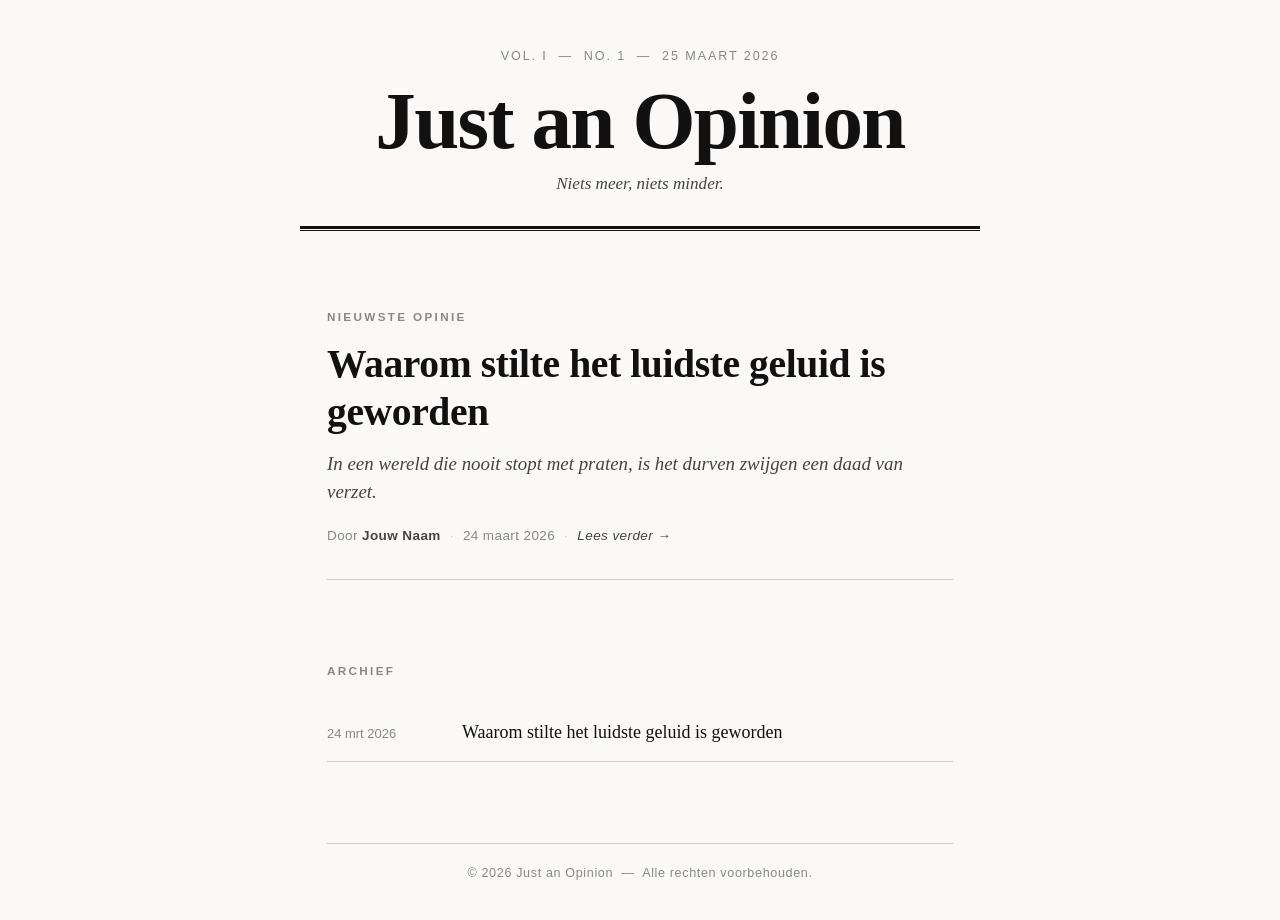
==== index.html @ 45eb6edd "eerste versie" ====
<!DOCTYPE html>
<html lang="nl">
<head>
  <meta charset="UTF-8" />
  <meta name="viewport" content="width=device-width, initial-scale=1.0" />
  <title>Just an Opinion</title>
  <link rel="stylesheet" href="style.css" />
</head>
<body>

  <header class="masthead">
    <div class="masthead-inner">
      <p class="edition">Vol. I &nbsp;&mdash;&nbsp; No. 1 &nbsp;&mdash;&nbsp; 25 maart 2026</p>
      <h1 class="site-title">Just an Opinion</h1>
      <p class="tagline">Niets meer, niets minder.</p>
    </div>
    <div class="masthead-rule"></div>
  </header>

  <main class="container">

    <!-- Uitgelicht artikel (meest recent) -->
    <section class="featured">
      <a href="articles/stilte.html" class="featured-link">
        <p class="label">Nieuwste opinie</p>
        <h2 class="featured-title">Waarom stilte het luidste geluid is geworden</h2>
        <p class="featured-excerpt">
          In een wereld die nooit stopt met praten, is het durven zwijgen een daad van verzet.
        </p>
        <div class="article-meta">
          <span class="author">Door <strong>Jouw Naam</strong></span>
          <span class="dot">&middot;</span>
          <span class="date">24 maart 2026</span>
          <span class="dot">&middot;</span>
          <span class="read-more">Lees verder &rarr;</span>
        </div>
      </a>
      <hr class="section-rule" />
    </section>

    <!-- Archief (voeg hier nieuwe artikelen toe) -->
    <section class="archive">
      <h3 class="archive-title">Archief</h3>
      <ul class="article-list">

        <li class="article-item">
          <a href="articles/stilte.html" class="article-item-link">
            <span class="item-date">24 mrt 2026</span>
            <span class="item-title">Waarom stilte het luidste geluid is geworden</span>
          </a>
        </li>

        <!-- Kopieer het blok hierboven om een nieuw artikel toe te voegen -->

      </ul>
    </section>

  </main>

  <footer class="site-footer">
    <div class="container">
      <hr />
      <p>&copy; 2026 Just an Opinion &nbsp;&mdash;&nbsp; Alle rechten voorbehouden.</p>
    </div>
  </footer>

</body>
</html>
---- style.css ----
/* ─── Reset & Base ─────────────────────────────────────── */
*, *::before, *::after {
  box-sizing: border-box;
  margin: 0;
  padding: 0;
}

:root {
  --ink:      #111111;
  --soft:     #444444;
  --muted:    #888888;
  --rule:     #cccccc;
  --bg:       #faf9f7;
  --serif:    'Georgia', 'Times New Roman', serif;
  --sans:     'Helvetica Neue', Arial, sans-serif;
}

html {
  font-size: 18px;
  background: var(--bg);
  color: var(--ink);
}

body {
  font-family: var(--serif);
  line-height: 1.75;
  -webkit-font-smoothing: antialiased;
}

/* ─── Layout ────────────────────────────────────────────── */
.container {
  max-width: 680px;
  margin: 0 auto;
  padding: 0 1.5rem;
}

/* ─── Masthead ──────────────────────────────────────────── */
.masthead {
  text-align: center;
  padding: 2.5rem 1.5rem 0;
}

.masthead-inner {
  max-width: 680px;
  margin: 0 auto;
}

.edition {
  font-family: var(--sans);
  font-size: 0.7rem;
  letter-spacing: 0.15em;
  text-transform: uppercase;
  color: var(--muted);
  margin-bottom: 0.75rem;
}

.site-title {
  font-family: var(--serif);
  font-size: clamp(2.4rem, 8vw, 4.5rem);
  font-weight: 700;
  letter-spacing: -0.02em;
  line-height: 1;
  color: var(--ink);
  margin-bottom: 0.4rem;
}

.tagline {
  font-family: var(--serif);
  font-style: italic;
  font-size: 0.95rem;
  color: var(--soft);
  margin-bottom: 1.5rem;
}

.masthead-rule {
  border-top: 3px solid var(--ink);
  border-bottom: 1px solid var(--ink);
  height: 5px;
  max-width: 680px;
  margin: 0 auto 2.5rem;
}

/* ─── Article Header ────────────────────────────────────── */
.opinion {
  padding-bottom: 3rem;
}

.article-header {
  margin-bottom: 2rem;
}

.label {
  font-family: var(--sans);
  font-size: 0.65rem;
  font-weight: 700;
  letter-spacing: 0.2em;
  text-transform: uppercase;
  color: var(--muted);
  margin-bottom: 0.75rem;
}

.article-title {
  font-family: var(--serif);
  font-size: clamp(1.6rem, 5vw, 2.4rem);
  font-weight: 700;
  line-height: 1.2;
  letter-spacing: -0.01em;
  color: var(--ink);
  margin-bottom: 0.75rem;
}

.article-subtitle {
  font-family: var(--serif);
  font-style: italic;
  font-size: 1.1rem;
  color: var(--soft);
  line-height: 1.5;
  margin-bottom: 1rem;
}

.article-meta {
  font-family: var(--sans);
  font-size: 0.75rem;
  color: var(--muted);
  letter-spacing: 0.03em;
  display: flex;
  align-items: center;
  gap: 0.5rem;
}

.article-meta .author strong {
  color: var(--soft);
}

.dot {
  color: var(--rule);
}

.article-divider {
  border: none;
  border-top: 1px solid var(--ink);
  margin-top: 1.25rem;
}

/* ─── Article Body ──────────────────────────────────────── */
.article-body p {
  margin-bottom: 1.4rem;
  color: var(--ink);
  font-size: 1rem;
}

.article-body p.dropcap::first-letter {
  font-size: 3.8rem;
  font-weight: 700;
  line-height: 0.8;
  float: left;
  margin-right: 0.1em;
  margin-top: 0.08em;
  font-family: var(--serif);
  color: var(--ink);
}

.article-body blockquote {
  border-left: 3px solid var(--ink);
  margin: 2rem 0;
  padding: 0.25rem 0 0.25rem 1.5rem;
  font-style: italic;
  font-size: 1.15rem;
  color: var(--soft);
  line-height: 1.6;
}

.article-body em {
  font-style: italic;
}

/* ─── Footer ────────────────────────────────────────────── */
.site-footer {
  padding: 1.5rem 0 2rem;
  font-family: var(--sans);
  font-size: 0.7rem;
  color: var(--muted);
  text-align: center;
  letter-spacing: 0.05em;
}

.site-footer hr {
  border: none;
  border-top: 1px solid var(--rule);
  margin-bottom: 1rem;
  max-width: 680px;
  margin-left: auto;
  margin-right: auto;
}

/* ─── Navigation ────────────────────────────────────────── */
.back-link {
  display: inline-block;
  font-family: var(--sans);
  font-size: 0.7rem;
  letter-spacing: 0.1em;
  text-transform: uppercase;
  color: var(--muted);
  text-decoration: none;
  margin-bottom: 1rem;
}

.back-link:hover {
  color: var(--ink);
}

.site-title a {
  color: inherit;
  text-decoration: none;
}

/* ─── Featured Article ──────────────────────────────────── */
.featured {
  margin-bottom: 2.5rem;
}

.featured-link {
  display: block;
  text-decoration: none;
  color: inherit;
  padding: 1.75rem 0;
}

.featured-link:hover .featured-title {
  text-decoration: underline;
  text-underline-offset: 4px;
}

.featured-title {
  font-family: var(--serif);
  font-size: clamp(1.6rem, 5vw, 2.2rem);
  font-weight: 700;
  line-height: 1.2;
  letter-spacing: -0.01em;
  color: var(--ink);
  margin: 0.5rem 0 0.75rem;
}

.featured-excerpt {
  font-family: var(--serif);
  font-style: italic;
  font-size: 1.05rem;
  color: var(--soft);
  line-height: 1.5;
  margin-bottom: 1rem;
}

.read-more {
  color: var(--soft);
  font-style: italic;
}

.section-rule {
  border: none;
  border-top: 1px solid var(--rule);
}

/* ─── Archive ────────────────────────────────────────────── */
.archive {
  padding: 2rem 0 3rem;
}

.archive-title {
  font-family: var(--sans);
  font-size: 0.65rem;
  font-weight: 700;
  letter-spacing: 0.2em;
  text-transform: uppercase;
  color: var(--muted);
  margin-bottom: 1.25rem;
}

.article-list {
  list-style: none;
}

.article-item {
  border-bottom: 1px solid var(--rule);
}

.article-item-link {
  display: flex;
  gap: 1.5rem;
  align-items: baseline;
  padding: 0.85rem 0;
  text-decoration: none;
  color: inherit;
}

.article-item-link:hover .item-title {
  text-decoration: underline;
  text-underline-offset: 3px;
}

.item-date {
  font-family: var(--sans);
  font-size: 0.72rem;
  color: var(--muted);
  white-space: nowrap;
  min-width: 6rem;
}

.item-title {
  font-family: var(--serif);
  font-size: 1rem;
  color: var(--ink);
  line-height: 1.4;
}

/* ─── Responsive ────────────────────────────────────────── */
@media (max-width: 480px) {
  html { font-size: 16px; }
  .masthead { padding-top: 1.75rem; }
  .article-item-link { flex-direction: column; gap: 0.2rem; }
  .item-date { min-width: unset; }
}
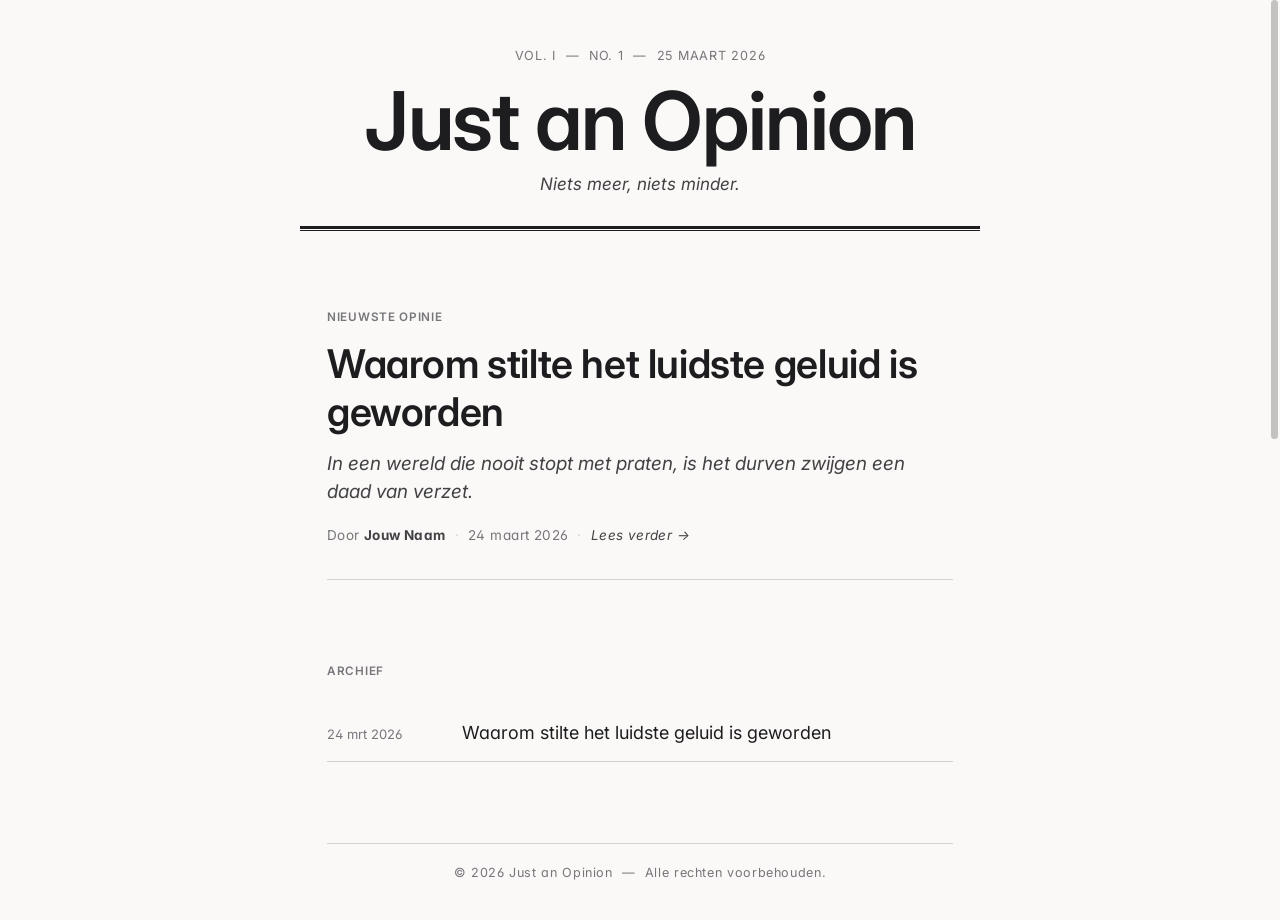
==== commit 0a2a4f47: "Apple-luxe feel zoals justmyplan: Apple-grijstinten, rondere hoeken, gelijke koppen en eigen scrollb" ====
--- a/index.html
+++ b/index.html
@@ -5,6 +5,7 @@
   <meta name="viewport" content="width=device-width, initial-scale=1.0" />
   <title>Just an Opinion</title>
   <link rel="stylesheet" href="style.css" />
+  <script type="module" src="scrollThumbs.js"></script>
 </head>
 <body>
 
--- a/style.css
+++ b/style.css
@@ -1,3 +1,5 @@
+@import url("apple.css");
+
 /* ─── Reset & Base ─────────────────────────────────────── */
 *, *::before, *::after {
   box-sizing: border-box;
@@ -6,13 +8,13 @@
 }
 
 :root {
-  --ink:      #111111;
-  --soft:     #444444;
-  --muted:    #888888;
-  --rule:     #cccccc;
+  --ink:      #1d1d1f;
+  --soft:     #424245;
+  --muted:    #76767b;
+  --rule:     #d1d1d6;
   --bg:       #faf9f7;
-  --serif:    'Georgia', 'Times New Roman', serif;
-  --sans:     'Helvetica Neue', Arial, sans-serif;
+  --serif:    var(--font-display);
+  --sans:     var(--font-sans);
 }
 
 html {
@@ -48,7 +50,7 @@
 .edition {
   font-family: var(--sans);
   font-size: 0.7rem;
-  letter-spacing: 0.15em;
+  letter-spacing: .06em;
   text-transform: uppercase;
   color: var(--muted);
   margin-bottom: 0.75rem;
@@ -57,7 +59,7 @@
 .site-title {
   font-family: var(--serif);
   font-size: clamp(2.4rem, 8vw, 4.5rem);
-  font-weight: 700;
+  font-weight: 600;
   letter-spacing: -0.02em;
   line-height: 1;
   color: var(--ink);
@@ -92,8 +94,8 @@
 .label {
   font-family: var(--sans);
   font-size: 0.65rem;
-  font-weight: 700;
-  letter-spacing: 0.2em;
+  font-weight: 600;
+  letter-spacing: .06em;
   text-transform: uppercase;
   color: var(--muted);
   margin-bottom: 0.75rem;
@@ -102,7 +104,7 @@
 .article-title {
   font-family: var(--serif);
   font-size: clamp(1.6rem, 5vw, 2.4rem);
-  font-weight: 700;
+  font-weight: 600;
   line-height: 1.2;
   letter-spacing: -0.01em;
   color: var(--ink);
@@ -151,7 +153,7 @@
 
 .article-body p.dropcap::first-letter {
   font-size: 3.8rem;
-  font-weight: 700;
+  font-weight: 600;
   line-height: 0.8;
   float: left;
   margin-right: 0.1em;
@@ -234,7 +236,7 @@
 .featured-title {
   font-family: var(--serif);
   font-size: clamp(1.6rem, 5vw, 2.2rem);
-  font-weight: 700;
+  font-weight: 600;
   line-height: 1.2;
   letter-spacing: -0.01em;
   color: var(--ink);
@@ -268,8 +270,8 @@
 .archive-title {
   font-family: var(--sans);
   font-size: 0.65rem;
-  font-weight: 700;
-  letter-spacing: 0.2em;
+  font-weight: 600;
+  letter-spacing: .06em;
   text-transform: uppercase;
   color: var(--muted);
   margin-bottom: 1.25rem;
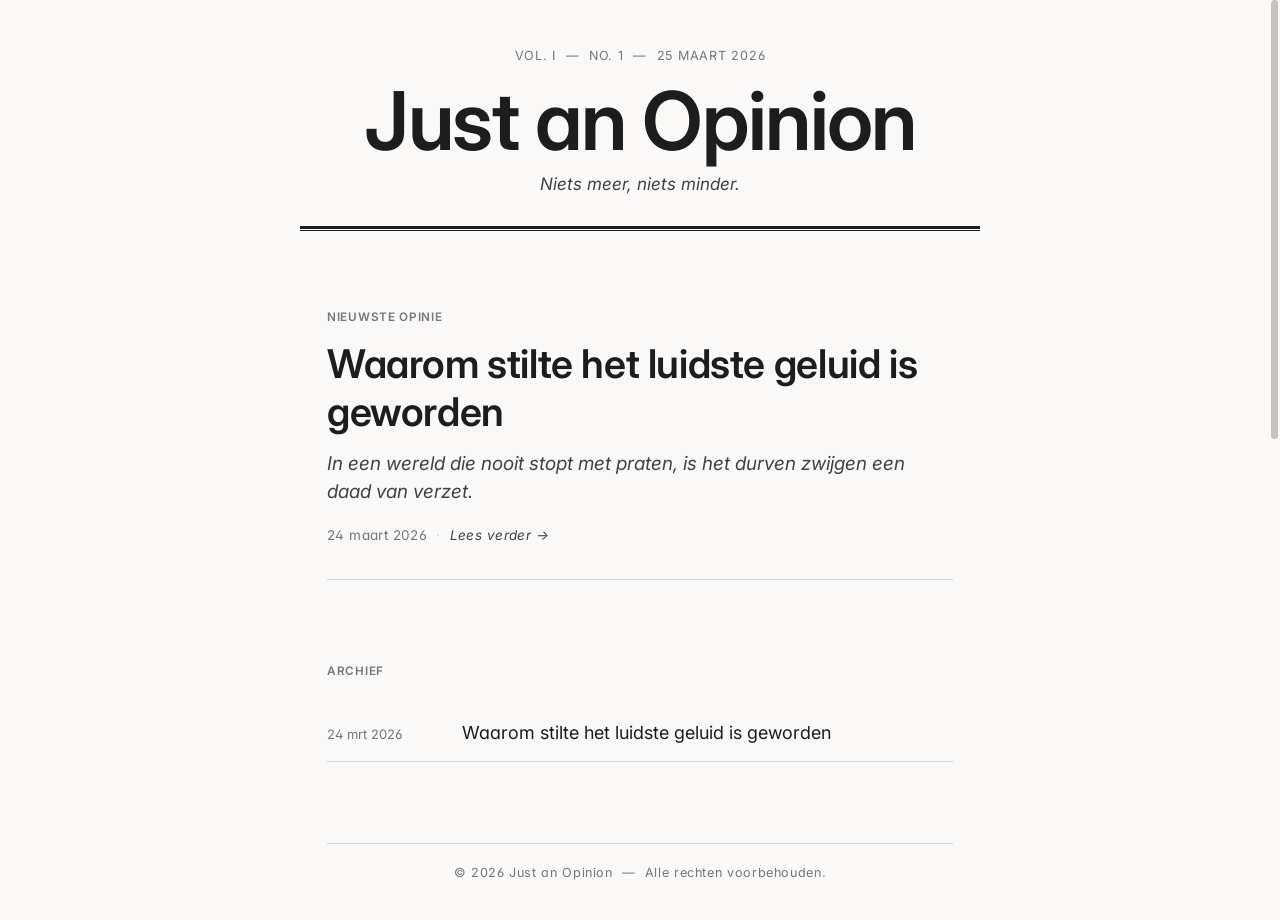
==== commit 051d3b0c: "llms.txt toegevoegd, placeholder-auteur weggehaald Co-Authored-By: Claude Opus 5.5 <noreply@anthropi" ====
--- a/index.html
+++ b/index.html
@@ -29,8 +29,6 @@
           In een wereld die nooit stopt met praten, is het durven zwijgen een daad van verzet.
         </p>
         <div class="article-meta">
-          <span class="author">Door <strong>Jouw Naam</strong></span>
-          <span class="dot">&middot;</span>
           <span class="date">24 maart 2026</span>
           <span class="dot">&middot;</span>
           <span class="read-more">Lees verder &rarr;</span>
